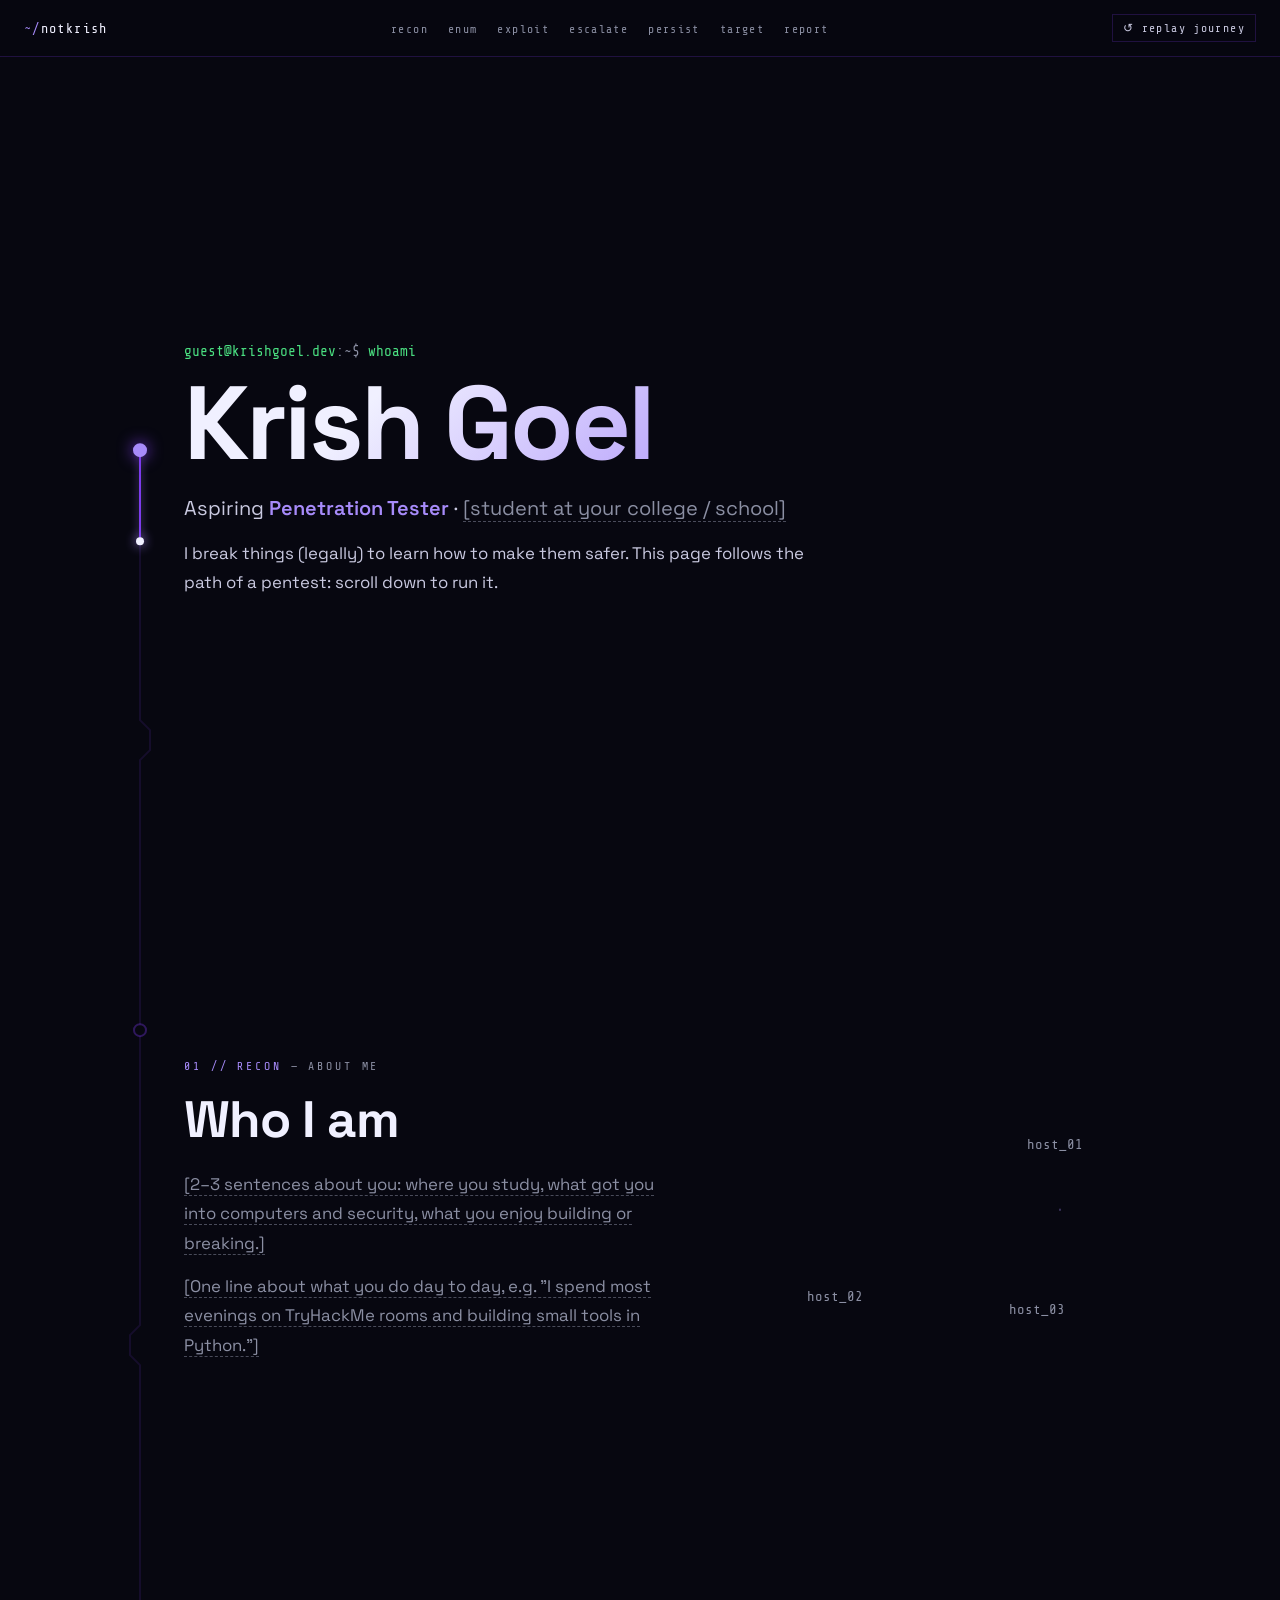
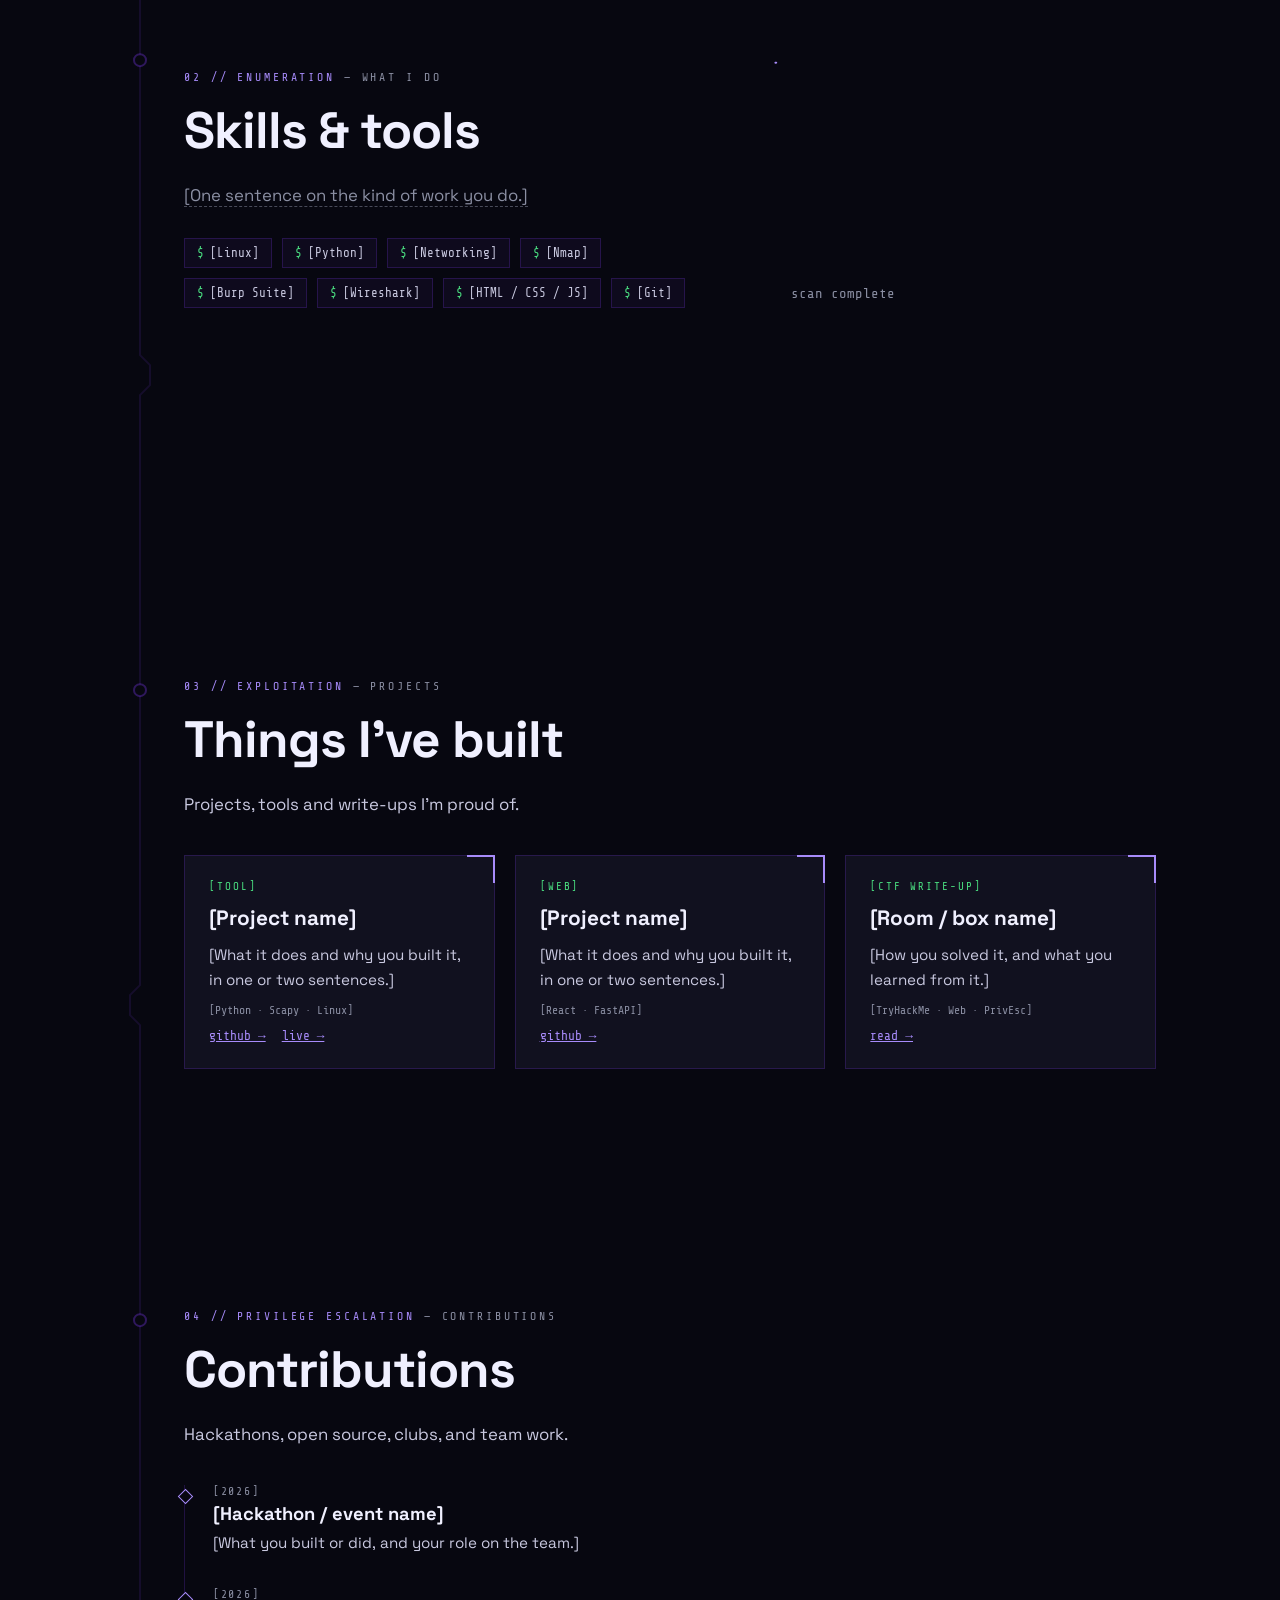
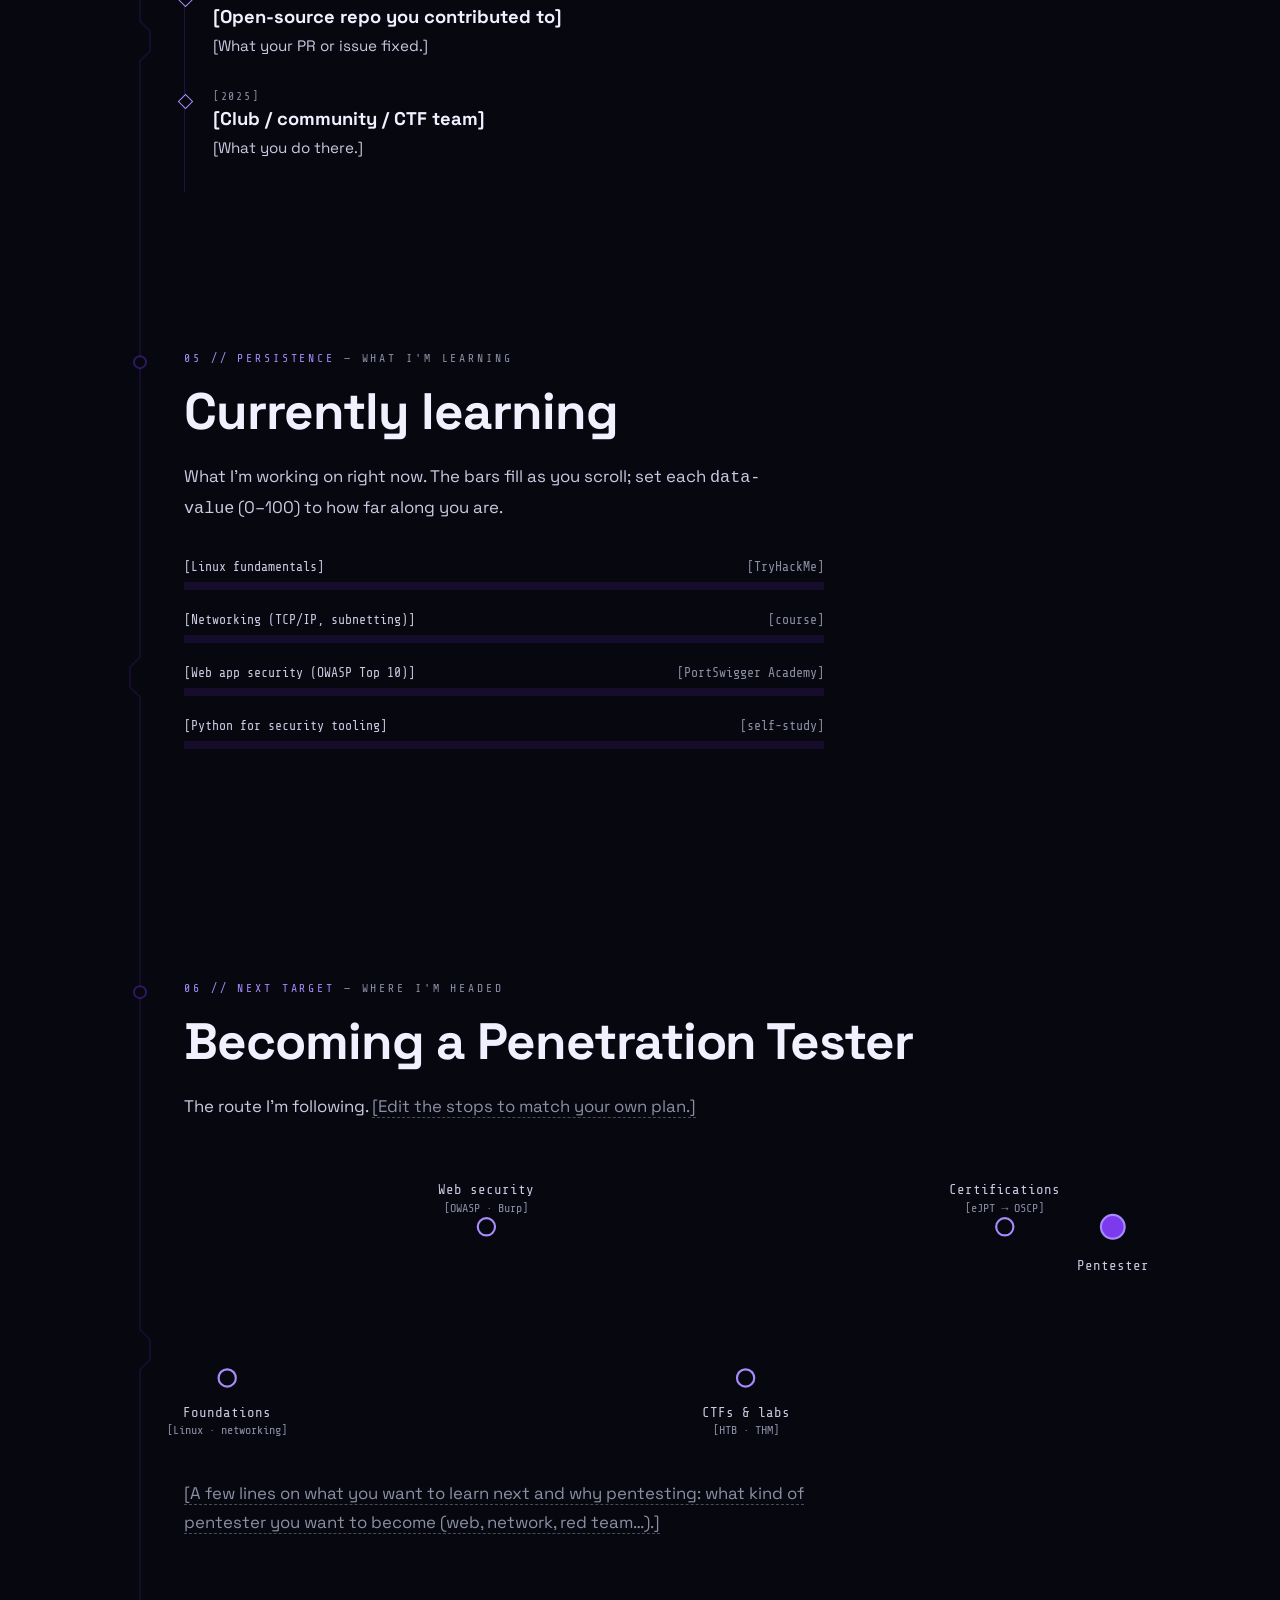
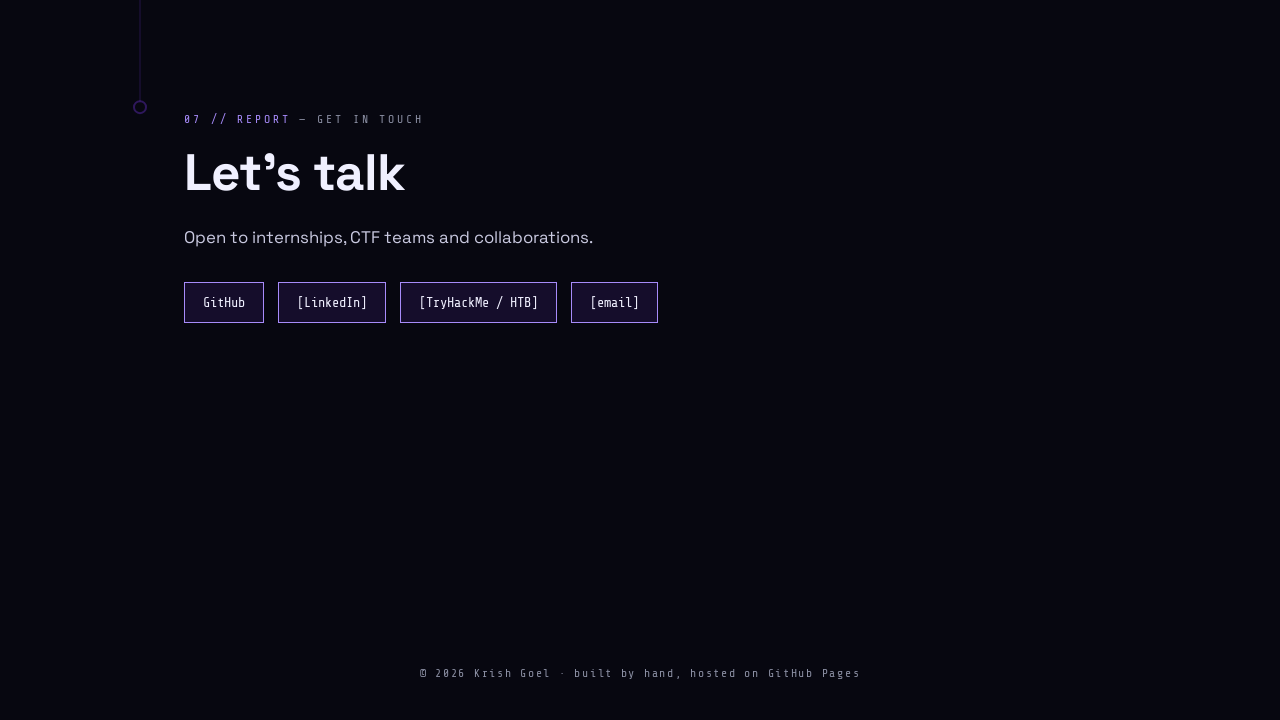
==== dashboard.html @ 4e3d5d10 "Cinematic 3D portfolio journey and dashboard - Six-chapter scroll-driven Three.js journey: circuit c" ====
<!DOCTYPE html>
<html lang="en">
<head>
<meta charset="UTF-8">
<meta name="viewport" content="width=device-width, initial-scale=1.0">
<title>Krish Goel — Dashboard</title>
<meta name="description" content="Krish Goel — aspiring penetration tester. Projects, contributions, and what I'm learning.">
<style>
  @import url('https://fonts.googleapis.com/css2?family=Share+Tech+Mono&family=Space+Grotesk:wght@400;500;600;700&display=swap');

  :root{
    --black:#070710;
    --deep:#0d0d1a;
    --card:#11111f;
    --line:rgba(124,58,237,0.22);
    --purple:#7c3aed;
    --purple-light:#a78bfa;
    --green:#4ade80;
    --white:#f0f0ff;
    --text:#c9c9e0;
    --muted:#8b8fa3;
    --mono:'Share Tech Mono', monospace;
    --display:'Space Grotesk', sans-serif;
  }

  *{ margin:0; padding:0; box-sizing:border-box; }
  html{ scroll-behavior:smooth; }

  body{
    background:var(--black);
    color:var(--white);
    font-family:var(--mono);
    overflow-x:hidden;
  }

  a{ color:var(--purple-light); }

  /* ===== NAV ===== */
  .nav{
    position: fixed;
    top: 0; left: 0; right: 0;
    z-index: 20;
    display:flex;
    justify-content: space-between;
    align-items:center;
    padding: 14px 24px;
    background: rgba(7,7,16,0.82);
    backdrop-filter: blur(8px);
    border-bottom: 1px solid var(--line);
  }
  .nav .journey{ color: var(--text); text-decoration:none; font-size:0.72rem; letter-spacing:0.12em; border:1px solid var(--line); padding:6px 10px; }
  .nav .journey:hover{ color: var(--white); border-color: var(--purple-light); }
  .nav .brand{ color: var(--white); text-decoration:none; letter-spacing:0.1em; font-size:0.85rem; }
  .nav .brand span{ color: var(--purple-light); }
  .nav ul{ list-style:none; display:flex; gap: 20px; }
  .nav ul a{ color: var(--muted); text-decoration:none; font-size: 0.72rem; letter-spacing:0.12em; }
  .nav ul a:hover, .nav ul a.active{ color: var(--purple-light); }

  /* ===== MAIN ===== */
  main{
    position: relative;
    z-index: 2;
    background: var(--black);
  }

  .wrap{
    position: relative;
    max-width: 1080px;
    margin: 0 auto;
    padding: 0 24px 0 84px;
  }

  /* the attack-path spine */
  .spine{
    position:absolute;
    top:0; left:0;
    width: 100%;
    height: 100%;
    pointer-events:none;
    overflow: visible;
  }
  .spine .track{ stroke: rgba(124,58,237,0.12); stroke-width: 2; fill:none; }
  .spine .trace{
    stroke: url(#traceGrad);
    stroke-width: 2;
    fill:none;
    filter: drop-shadow(0 0 4px rgba(167,139,250,0.7));
  }
  .spine .node{ fill: var(--black); stroke: rgba(124,58,237,0.35); stroke-width: 2; transition: all 0.4s ease; }
  .spine .node.lit{ fill: var(--purple-light); stroke: var(--purple-light); filter: drop-shadow(0 0 8px var(--purple)); }
  .spine .packet{ fill: var(--white); filter: drop-shadow(0 0 6px var(--purple-light)); }

  section{
    padding: 120px 0 40px;
    min-height: 70vh;
  }

  .phase{
    font-size: 0.72rem;
    letter-spacing: 0.25em;
    color: var(--purple-light);
    text-transform: uppercase;
    margin-bottom: 14px;
  }
  .phase b{ color: var(--muted); font-weight: normal; }

  h2{
    font-family: var(--display);
    font-size: clamp(2rem, 5vw, 3.2rem);
    font-weight: 700;
    letter-spacing: -0.02em;
    margin-bottom: 18px;
  }

  .lead{
    font-family: var(--display);
    color: var(--text);
    font-size: 1.05rem;
    line-height: 1.75;
    max-width: 620px;
  }

  .split{
    display:grid;
    grid-template-columns: 1.2fr 1fr;
    gap: 48px;
    align-items:center;
  }

  .art{ width:100%; max-width: 380px; justify-self:center; overflow: visible; }
  .art .d{ fill:none; stroke: var(--purple-light); stroke-width: 1.5; stroke-linecap: round; stroke-linejoin: round; }
  .art .d.dim{ stroke: rgba(167,139,250,0.35); }
  .art .d.g{ stroke: var(--green); }
  .art text{ font-family: var(--mono); fill: var(--muted); font-size: 11px; }

  .ph{ color: var(--muted); border-bottom: 1px dashed rgba(139,143,163,0.5); }

  /* hero */
  .hero{ min-height: 100vh; display:flex; align-items:center; padding-top: 80px; }
  .hero h1{
    font-family: var(--display);
    font-size: clamp(3rem, 10vw, 6.5rem);
    font-weight: 700;
    letter-spacing: -0.03em;
    line-height: 1;
    background: linear-gradient(135deg, var(--white) 30%, var(--purple-light));
    -webkit-background-clip: text;
    background-clip: text;
    color: transparent;
    margin: 12px 0 20px;
  }
  .prompt{ color: var(--green); font-size: 0.9rem; }
  .prompt span{ color: var(--muted); }
  .role{ font-family: var(--display); font-size: 1.25rem; color: var(--text); }
  .role strong{ color: var(--purple-light); font-weight:600; }

  /* chips */
  .chips{ display:flex; flex-wrap:wrap; gap: 10px; margin-top: 28px; }
  .chip{
    font-size: 0.78rem;
    padding: 7px 12px;
    border: 1px solid var(--line);
    background: rgba(124,58,237,0.06);
    color: var(--text);
  }
  .chip i{ font-style:normal; color: var(--green); margin-right:6px; }

  /* project cards */
  .cards{
    display:grid;
    grid-template-columns: repeat(auto-fill, minmax(280px, 1fr));
    gap: 20px;
    margin-top: 36px;
  }
  .card{
    position:relative;
    background: var(--card);
    border: 1px solid var(--line);
    padding: 24px;
    display:flex;
    flex-direction:column;
    gap: 12px;
    transition: border-color 0.3s ease, transform 0.3s ease;
  }
  .card:hover{ border-color: var(--purple-light); transform: translateY(-3px); }
  .card .tag{ font-size: 0.68rem; letter-spacing: 0.18em; color: var(--green); }
  .card h3{ font-family: var(--display); font-size: 1.3rem; }
  .card p{ font-family: var(--display); color: var(--text); font-size: 0.95rem; line-height: 1.6; flex:1; }
  .card .stack{ font-size: 0.72rem; color: var(--muted); }
  .card .links{ display:flex; gap: 16px; font-size: 0.8rem; }
  .card .corner{ position:absolute; top:-1px; right:-1px; width:28px; height:28px; }

  /* timeline */
  .timeline{ list-style:none; margin-top: 36px; border-left: 1px solid var(--line); }
  .timeline li{ position:relative; padding: 0 0 32px 28px; }
  .timeline li::before{
    content:''; position:absolute; left:-5px; top:6px;
    width:9px; height:9px; background: var(--black); border:1px solid var(--purple-light);
    transform: rotate(45deg);
  }
  .timeline .when{ font-size: 0.72rem; letter-spacing:0.15em; color: var(--muted); }
  .timeline h3{ font-family: var(--display); font-size: 1.15rem; margin: 4px 0 6px; }
  .timeline p{ font-family: var(--display); color: var(--text); line-height:1.6; font-size: 0.95rem; max-width: 600px; }

  /* learning bars */
  .bars{ margin-top: 36px; display:grid; gap: 22px; max-width: 640px; }
  .bar-head{ display:flex; justify-content:space-between; font-size: 0.82rem; margin-bottom: 8px; color: var(--text); }
  .bar-head span:last-child{ color: var(--muted); }
  .bar svg{ width:100%; height: 8px; display:block; }
  .bar .bg{ fill: rgba(124,58,237,0.12); }
  .bar .fg{ fill: url(#barGrad); }

  /* roadmap */
  .roadmap{ width:100%; margin-top: 40px; overflow:visible; }
  .roadmap .d{ fill:none; stroke: var(--purple-light); stroke-width: 2; stroke-linecap:round; }
  .roadmap .d.dim{ stroke: rgba(124,58,237,0.18); }
  .roadmap .stop{ fill: var(--black); stroke: var(--purple-light); stroke-width: 2; }
  .roadmap .stop.goal{ fill: var(--purple); }
  .roadmap text{ font-family: var(--mono); font-size: 13px; fill: var(--text); }
  .roadmap text.sub{ font-size: 11px; fill: var(--muted); }
  .roadmap-mobile{ display:none; }

  /* contact */
  .contact-links{ display:flex; flex-wrap:wrap; gap: 14px; margin-top: 30px; }
  .btn{
    font-family: var(--mono);
    font-size: 0.85rem;
    color: var(--white);
    text-decoration:none;
    padding: 12px 18px;
    border: 1px solid var(--purple-light);
    background: rgba(124,58,237,0.12);
    transition: background 0.3s ease;
  }
  .btn:hover{ background: rgba(124,58,237,0.3); }

  footer{
    text-align:center;
    padding: 60px 24px 40px;
    font-size: 0.72rem;
    letter-spacing: 0.15em;
    color: var(--muted);
  }

  /* reveal on scroll */
  .reveal{ opacity:0; transform: translateY(24px); transition: opacity 0.7s ease, transform 0.7s ease; }
  .reveal.in{ opacity:1; transform:none; }

  @media (max-width: 860px){
    .split{ grid-template-columns: 1fr; gap: 32px; }
    .art{ max-width: 300px; justify-self:start; }
    .nav ul{ display:none; }
  }

  @media (max-width: 640px){
    .icon-grid{ inset: 12% 6% 12% 6%; }
    .icon{ width: 52px; }
    .icon-box{ width: 40px; height: 40px; }
    .wrap{ padding: 0 16px 0 44px; }
    section{ padding-top: 90px; }
    .cards{ grid-template-columns: 1fr; }
    .roadmap{ display:none; }
    .roadmap-mobile{ display:block; }
  }

  @media (prefers-reduced-motion: reduce){
    html{ scroll-behavior:auto; }
    .reveal{ opacity:1; transform:none; transition:none; }
  }
</style>
</head>
<body>

<!-- ===================== NAV ===================== -->
<nav class="nav">
  <a class="brand" href="#whoami"><span>~/</span>notkrish</a>
  <ul>
    <li><a href="#about">recon</a></li>
    <li><a href="#skills">enum</a></li>
    <li><a href="#projects">exploit</a></li>
    <li><a href="#contributions">escalate</a></li>
    <li><a href="#learning">persist</a></li>
    <li><a href="#goal">target</a></li>
    <li><a href="#contact">report</a></li>
  </ul>
  <a class="journey" href="index.html">&#8634; replay journey</a>
</nav>

<!-- ===================== MAIN ===================== -->
<!--
  HOW TO EDIT
  Anything with class="ph" or in [square brackets] is placeholder text, so replace it with your own.
  To add a project / contribution / skill, copy one existing block and change the text.
-->
<main id="main">
  <div class="wrap" id="wrap">

    <!-- the scroll-drawn attack path (built by JS) -->
    <svg class="spine" id="spine" aria-hidden="true">
      <defs>
        <linearGradient id="traceGrad" x1="0" y1="0" x2="0" y2="1">
          <stop offset="0" stop-color="#7c3aed"/>
          <stop offset="1" stop-color="#a78bfa"/>
        </linearGradient>
      </defs>
      <path class="track" id="spineTrack"/>
      <path class="trace" id="spineTrace"/>
      <g id="spineNodes"></g>
      <circle class="packet" id="packet" r="4"/>
    </svg>

    <!-- ===== HERO ===== -->
    <section class="hero" id="whoami" data-node>
      <div>
        <div class="prompt">guest@krishgoel.dev<span>:~$</span> whoami</div>
        <h1>Krish Goel</h1>
        <p class="role">Aspiring <strong>Penetration Tester</strong> · <span class="ph">[student at your college / school]</span></p>
        <p class="lead" style="margin-top:18px">I break things (legally) to learn how to make them safer. This page follows the path of a pentest: scroll down to run it.</p>
      </div>
    </section>

    <!-- ===== 01 ABOUT / RECON ===== -->
    <section id="about" data-node>
      <div class="split">
        <div class="reveal">
          <div class="phase">01 // recon <b>— about me</b></div>
          <h2>Who I am</h2>
          <p class="lead"><span class="ph">[2–3 sentences about you: where you study, what got you into computers and security, what you enjoy building or breaking.]</span></p>
          <p class="lead" style="margin-top:14px"><span class="ph">[One line about what you do day to day, e.g. "I spend most evenings on TryHackMe rooms and building small tools in Python."]</span></p>
        </div>
        <!-- radar -->
        <svg class="art" viewBox="0 0 300 300" data-draw>
          <circle class="d dim" cx="150" cy="150" r="130"/>
          <circle class="d dim" cx="150" cy="150" r="90"/>
          <circle class="d dim" cx="150" cy="150" r="50"/>
          <path class="d dim" d="M20 150 H280 M150 20 V280"/>
          <path class="d" d="M150 150 L242 58"/>
          <path class="d" d="M242 58 A130 130 0 0 1 280 150"/>
          <circle class="d g" cx="205" cy="105" r="5"/>
          <circle class="d g" cx="95" cy="200" r="5"/>
          <circle class="d g" cx="190" cy="215" r="5"/>
          <text x="214" y="102">host_01</text>
          <text x="40" y="222">host_02</text>
          <text x="200" y="232">host_03</text>
        </svg>
      </div>
    </section>

    <!-- ===== 02 SKILLS / ENUMERATION ===== -->
    <section id="skills" data-node>
      <div class="split">
        <div class="reveal">
          <div class="phase">02 // enumeration <b>— what I do</b></div>
          <h2>Skills &amp; tools</h2>
          <p class="lead"><span class="ph">[One sentence on the kind of work you do.]</span></p>
          <div class="chips">
            <!-- copy a chip to add more -->
            <span class="chip"><i>$</i>[Linux]</span>
            <span class="chip"><i>$</i>[Python]</span>
            <span class="chip"><i>$</i>[Networking]</span>
            <span class="chip"><i>$</i>[Nmap]</span>
            <span class="chip"><i>$</i>[Burp Suite]</span>
            <span class="chip"><i>$</i>[Wireshark]</span>
            <span class="chip"><i>$</i>[HTML / CSS / JS]</span>
            <span class="chip"><i>$</i>[Git]</span>
          </div>
        </div>
        <!-- terminal scan -->
        <svg class="art" viewBox="0 0 300 220" data-draw>
          <rect class="d" x="10" y="10" width="280" height="200" rx="6"/>
          <path class="d dim" d="M10 36 H290"/>
          <circle class="d dim" cx="26" cy="23" r="4"/>
          <circle class="d dim" cx="40" cy="23" r="4"/>
          <circle class="d dim" cx="54" cy="23" r="4"/>
          <path class="d g" d="M28 62 l8 6 l-8 6"/>
          <path class="d" d="M46 74 H150"/>
          <path class="d dim" d="M28 98 H120 M140 98 H200"/>
          <path class="d dim" d="M28 118 H100 M140 118 H230"/>
          <path class="d dim" d="M28 138 H110 M140 138 H180"/>
          <path class="d g" d="M28 166 H260"/>
          <text x="28" y="196">scan complete</text>
        </svg>
      </div>
    </section>

    <!-- ===== 03 PROJECTS / EXPLOITATION ===== -->
    <section id="projects" data-node>
      <div class="reveal">
        <div class="phase">03 // exploitation <b>— projects</b></div>
        <h2>Things I've built</h2>
        <p class="lead">Projects, tools and write-ups I'm proud of.</p>
      </div>
      <div class="cards">
        <!-- ===== copy this whole <article> block to add a project ===== -->
        <article class="card reveal">
          <svg class="corner" viewBox="0 0 28 28"><path d="M0 1 H27 V28" fill="none" stroke="#a78bfa" stroke-width="2"/></svg>
          <div class="tag">[TOOL]</div>
          <h3>[Project name]</h3>
          <p>[What it does and why you built it, in one or two sentences.]</p>
          <div class="stack">[Python · Scapy · Linux]</div>
          <div class="links"><a href="#">github &rarr;</a><a href="#">live &rarr;</a></div>
        </article>
        <article class="card reveal">
          <svg class="corner" viewBox="0 0 28 28"><path d="M0 1 H27 V28" fill="none" stroke="#a78bfa" stroke-width="2"/></svg>
          <div class="tag">[WEB]</div>
          <h3>[Project name]</h3>
          <p>[What it does and why you built it, in one or two sentences.]</p>
          <div class="stack">[React · FastAPI]</div>
          <div class="links"><a href="#">github &rarr;</a></div>
        </article>
        <article class="card reveal">
          <svg class="corner" viewBox="0 0 28 28"><path d="M0 1 H27 V28" fill="none" stroke="#a78bfa" stroke-width="2"/></svg>
          <div class="tag">[CTF WRITE-UP]</div>
          <h3>[Room / box name]</h3>
          <p>[How you solved it, and what you learned from it.]</p>
          <div class="stack">[TryHackMe · Web · PrivEsc]</div>
          <div class="links"><a href="#">read &rarr;</a></div>
        </article>
      </div>
    </section>

    <!-- ===== 04 CONTRIBUTIONS / PRIV-ESC ===== -->
    <section id="contributions" data-node>
      <div class="reveal">
        <div class="phase">04 // privilege escalation <b>— contributions</b></div>
        <h2>Contributions</h2>
        <p class="lead">Hackathons, open source, clubs, and team work.</p>
      </div>
      <ul class="timeline">
        <!-- copy an <li> to add more -->
        <li class="reveal">
          <div class="when">[2026]</div>
          <h3>[Hackathon / event name]</h3>
          <p>[What you built or did, and your role on the team.]</p>
        </li>
        <li class="reveal">
          <div class="when">[2026]</div>
          <h3>[Open-source repo you contributed to]</h3>
          <p>[What your PR or issue fixed.]</p>
        </li>
        <li class="reveal">
          <div class="when">[2025]</div>
          <h3>[Club / community / CTF team]</h3>
          <p>[What you do there.]</p>
        </li>
      </ul>
    </section>

    <!-- ===== 05 LEARNING / PERSISTENCE ===== -->
    <section id="learning" data-node>
      <div class="reveal">
        <div class="phase">05 // persistence <b>— what I'm learning</b></div>
        <h2>Currently learning</h2>
        <p class="lead">What I'm working on right now. The bars fill as you scroll; set each <code>data-value</code> (0–100) to how far along you are.</p>
      </div>
      <div class="bars">
        <!-- copy a .bar-item to add more -->
        <div class="bar-item reveal">
          <div class="bar-head"><span>[Linux fundamentals]</span><span>[TryHackMe]</span></div>
          <div class="bar" data-value="70"><svg viewBox="0 0 100 2" preserveAspectRatio="none"><rect class="bg" width="100" height="2"/><rect class="fg" width="0" height="2"/></svg></div>
        </div>
        <div class="bar-item reveal">
          <div class="bar-head"><span>[Networking (TCP/IP, subnetting)]</span><span>[course]</span></div>
          <div class="bar" data-value="50"><svg viewBox="0 0 100 2" preserveAspectRatio="none"><rect class="bg" width="100" height="2"/><rect class="fg" width="0" height="2"/></svg></div>
        </div>
        <div class="bar-item reveal">
          <div class="bar-head"><span>[Web app security (OWASP Top 10)]</span><span>[PortSwigger Academy]</span></div>
          <div class="bar" data-value="30"><svg viewBox="0 0 100 2" preserveAspectRatio="none"><rect class="bg" width="100" height="2"/><rect class="fg" width="0" height="2"/></svg></div>
        </div>
        <div class="bar-item reveal">
          <div class="bar-head"><span>[Python for security tooling]</span><span>[self-study]</span></div>
          <div class="bar" data-value="40"><svg viewBox="0 0 100 2" preserveAspectRatio="none"><rect class="bg" width="100" height="2"/><rect class="fg" width="0" height="2"/></svg></div>
        </div>
      </div>
      <svg width="0" height="0" style="position:absolute"><defs><linearGradient id="barGrad" x1="0" x2="1"><stop offset="0" stop-color="#7c3aed"/><stop offset="1" stop-color="#a78bfa"/></linearGradient></defs></svg>
    </section>

    <!-- ===== 06 GOAL / NEXT TARGET ===== -->
    <section id="goal" data-node>
      <div class="reveal">
        <div class="phase">06 // next target <b>— where I'm headed</b></div>
        <h2>Becoming a Penetration Tester</h2>
        <p class="lead">The route I'm following. <span class="ph">[Edit the stops to match your own plan.]</span></p>
      </div>

      <!-- desktop roadmap -->
      <svg class="roadmap" viewBox="0 0 900 260" data-draw>
        <path class="d dim" d="M40 200 C 160 200, 160 60, 280 60 S 400 200, 520 200 S 640 60, 760 60 L 860 60"/>
        <path class="d" d="M40 200 C 160 200, 160 60, 280 60 S 400 200, 520 200 S 640 60, 760 60 L 860 60"/>
        <circle class="stop" cx="40" cy="200" r="8"/>
        <circle class="stop" cx="280" cy="60" r="8"/>
        <circle class="stop" cx="520" cy="200" r="8"/>
        <circle class="stop" cx="760" cy="60" r="8"/>
        <circle class="stop goal" cx="860" cy="60" r="11"/>
        <text x="40" y="236" text-anchor="middle">Foundations</text>
        <text x="40" y="252" text-anchor="middle" class="sub">[Linux · networking]</text>
        <text x="280" y="30" text-anchor="middle">Web security</text>
        <text x="280" y="46" text-anchor="middle" class="sub">[OWASP · Burp]</text>
        <text x="520" y="236" text-anchor="middle">CTFs &amp; labs</text>
        <text x="520" y="252" text-anchor="middle" class="sub">[HTB · THM]</text>
        <text x="760" y="30" text-anchor="middle">Certifications</text>
        <text x="760" y="46" text-anchor="middle" class="sub">[eJPT → OSCP]</text>
        <text x="860" y="100" text-anchor="middle" fill="#a78bfa">Pentester</text>
      </svg>

      <!-- mobile roadmap -->
      <ul class="timeline roadmap-mobile">
        <li class="reveal"><div class="when">STOP 1</div><h3>Foundations</h3><p>[Linux · networking]</p></li>
        <li class="reveal"><div class="when">STOP 2</div><h3>Web security</h3><p>[OWASP · Burp]</p></li>
        <li class="reveal"><div class="when">STOP 3</div><h3>CTFs &amp; labs</h3><p>[HTB · THM]</p></li>
        <li class="reveal"><div class="when">STOP 4</div><h3>Certifications</h3><p>[eJPT → OSCP]</p></li>
        <li class="reveal"><div class="when">TARGET</div><h3>Penetration Tester</h3></li>
      </ul>

      <p class="lead reveal" style="margin-top:32px"><span class="ph">[A few lines on what you want to learn next and why pentesting: what kind of pentester you want to become (web, network, red team…).]</span></p>
    </section>

    <!-- ===== 07 CONTACT / REPORT ===== -->
    <section id="contact" data-node>
      <div class="split">
        <div class="reveal">
          <div class="phase">07 // report <b>— get in touch</b></div>
          <h2>Let's talk</h2>
          <p class="lead">Open to internships, CTF teams and collaborations.</p>
          <div class="contact-links">
            <a class="btn" href="https://github.com/notKrish96">GitHub</a>
            <a class="btn" href="#">[LinkedIn]</a>
            <a class="btn" href="#">[TryHackMe / HTB]</a>
            <a class="btn" href="#">[email]</a>
          </div>
        </div>
        <!-- padlock -->
        <svg class="art" viewBox="0 0 200 220" data-draw style="max-width:220px">
          <path class="d" d="M60 100 V70 a40 40 0 0 1 80 0 V100"/>
          <rect class="d" x="35" y="100" width="130" height="100" rx="8"/>
          <circle class="d g" cx="100" cy="140" r="12"/>
          <path class="d g" d="M100 152 V176"/>
        </svg>
      </div>
    </section>

  </div>
  <footer>© <span id="year"></span> Krish Goel · built by hand, hosted on GitHub Pages</footer>
</main>

<script>
function clamp(v){ return Math.min(Math.max(v, 0), 1); }
document.getElementById('year').textContent = new Date().getFullYear();

/* ===================== SVG SCROLL ===================== */
const reduceMotion = window.matchMedia('(prefers-reduced-motion: reduce)').matches;
const wrap = document.getElementById('wrap');
const spine = document.getElementById('spine');
const spineTrack = document.getElementById('spineTrack');
const spineTrace = document.getElementById('spineTrace');
const spineNodes = document.getElementById('spineNodes');
const packet = document.getElementById('packet');
const sections = [...document.querySelectorAll('[data-node]')];
const navLinks = [...document.querySelectorAll('.nav ul a')];
let spineLen = 0;
let nodeYs = [];

// build the attack path: a vertical trace with a small circuit jog before each node
function buildSpine(){
  const x = window.innerWidth <= 640 ? 18 : 40;
  const h = wrap.offsetHeight;
  spine.setAttribute('viewBox', `0 0 ${wrap.offsetWidth} ${h}`);
  nodeYs = sections.map(s => s.offsetTop + (s.classList.contains('hero') ? s.offsetHeight/2 : 130));

  let d = `M${x} ${nodeYs[0]}`;
  for(let i = 1; i < nodeYs.length; i++){
    const y = nodeYs[i];
    const mid = (nodeYs[i-1] + y) / 2;
    const jog = (i % 2 ? 10 : -10);
    d += ` V${mid - 20} L${x + jog} ${mid - 10} V${mid + 10} L${x} ${mid + 20} V${y}`;
  }
  spineTrack.setAttribute('d', d);
  spineTrace.setAttribute('d', d);
  spineLen = spineTrace.getTotalLength();
  spineTrace.style.strokeDasharray = spineLen;

  spineNodes.innerHTML = nodeYs.map(y => `<circle class="node" cx="${x}" cy="${y}" r="6"/>`).join('');
}

// each [data-draw] svg sketches itself in as it crosses the viewport
const drawSets = [...document.querySelectorAll('[data-draw]')].map(svg => {
  const els = [...svg.querySelectorAll('.d')].map(el => {
    const len = el.getTotalLength();
    el.style.strokeDasharray = len;
    el.style.strokeDashoffset = reduceMotion ? 0 : len;
    return { el, len };
  });
  return { svg, els };
});

const bars = [...document.querySelectorAll('.bar')];

function updateSvg(){
  const vh = window.innerHeight;
  const wrapTop = wrap.getBoundingClientRect().top + window.scrollY;

  // spine: the trace head follows a point 60% down the viewport
  const headY = window.scrollY + vh * 0.6 - wrapTop;
  let t = 0;
  if(nodeYs.length){
    t = clamp((headY - nodeYs[0]) / (nodeYs[nodeYs.length-1] - nodeYs[0]));
  }
  const drawn = reduceMotion ? spineLen : spineLen * t;
  spineTrace.style.strokeDashoffset = spineLen - drawn;
  const pt = spineTrace.getPointAtLength(Math.max(drawn, 0.01));
  packet.setAttribute('cx', pt.x);
  packet.setAttribute('cy', pt.y);
  packet.style.opacity = t > 0 && t < 1 ? 1 : 0;

  let active = -1;
  [...spineNodes.children].forEach((n, i) => {
    const lit = reduceMotion || headY >= nodeYs[i] - 1;
    n.classList.toggle('lit', lit);
    if(lit) active = i;
  });
  navLinks.forEach(a => a.classList.toggle('active', sections[active] && a.getAttribute('href') === '#' + sections[active].id));

  if(reduceMotion) return;

  drawSets.forEach(({ svg, els }) => {
    const r = svg.getBoundingClientRect();
    const p = clamp((vh - r.top) / (vh * 0.55 + r.height * 0.4));
    els.forEach(({ el, len }, i) => {
      // stagger: each stroke starts a little after the previous one
      const start = i / els.length * 0.5;
      const local = clamp((p - start) / 0.5);
      el.style.strokeDashoffset = len * (1 - local);
    });
  });

  bars.forEach(bar => {
    const r = bar.getBoundingClientRect();
    const p = clamp((vh * 0.9 - r.top) / (vh * 0.35));
    bar.querySelector('.fg').setAttribute('width', (+bar.dataset.value || 0) * p);
  });
}

if(reduceMotion){
  bars.forEach(bar => bar.querySelector('.fg').setAttribute('width', +bar.dataset.value || 0));
}

const io = new IntersectionObserver(entries => {
  entries.forEach(e => { if(e.isIntersecting){ e.target.classList.add('in'); io.unobserve(e.target); } });
}, { threshold: 0.15 });
document.querySelectorAll('.reveal').forEach(el => io.observe(el));

let ticking = false;
function onScroll(){
  if(ticking) return;
  ticking = true;
  requestAnimationFrame(() => { updateSvg(); ticking = false; });
}

window.addEventListener('scroll', onScroll, { passive: true });
window.addEventListener('resize', () => { buildSpine(); onScroll(); });
window.addEventListener('load', () => { buildSpine(); onScroll(); });
document.fonts && document.fonts.ready.then(() => { buildSpine(); onScroll(); });
buildSpine();
updateSvg();
</script>

</body>
</html>
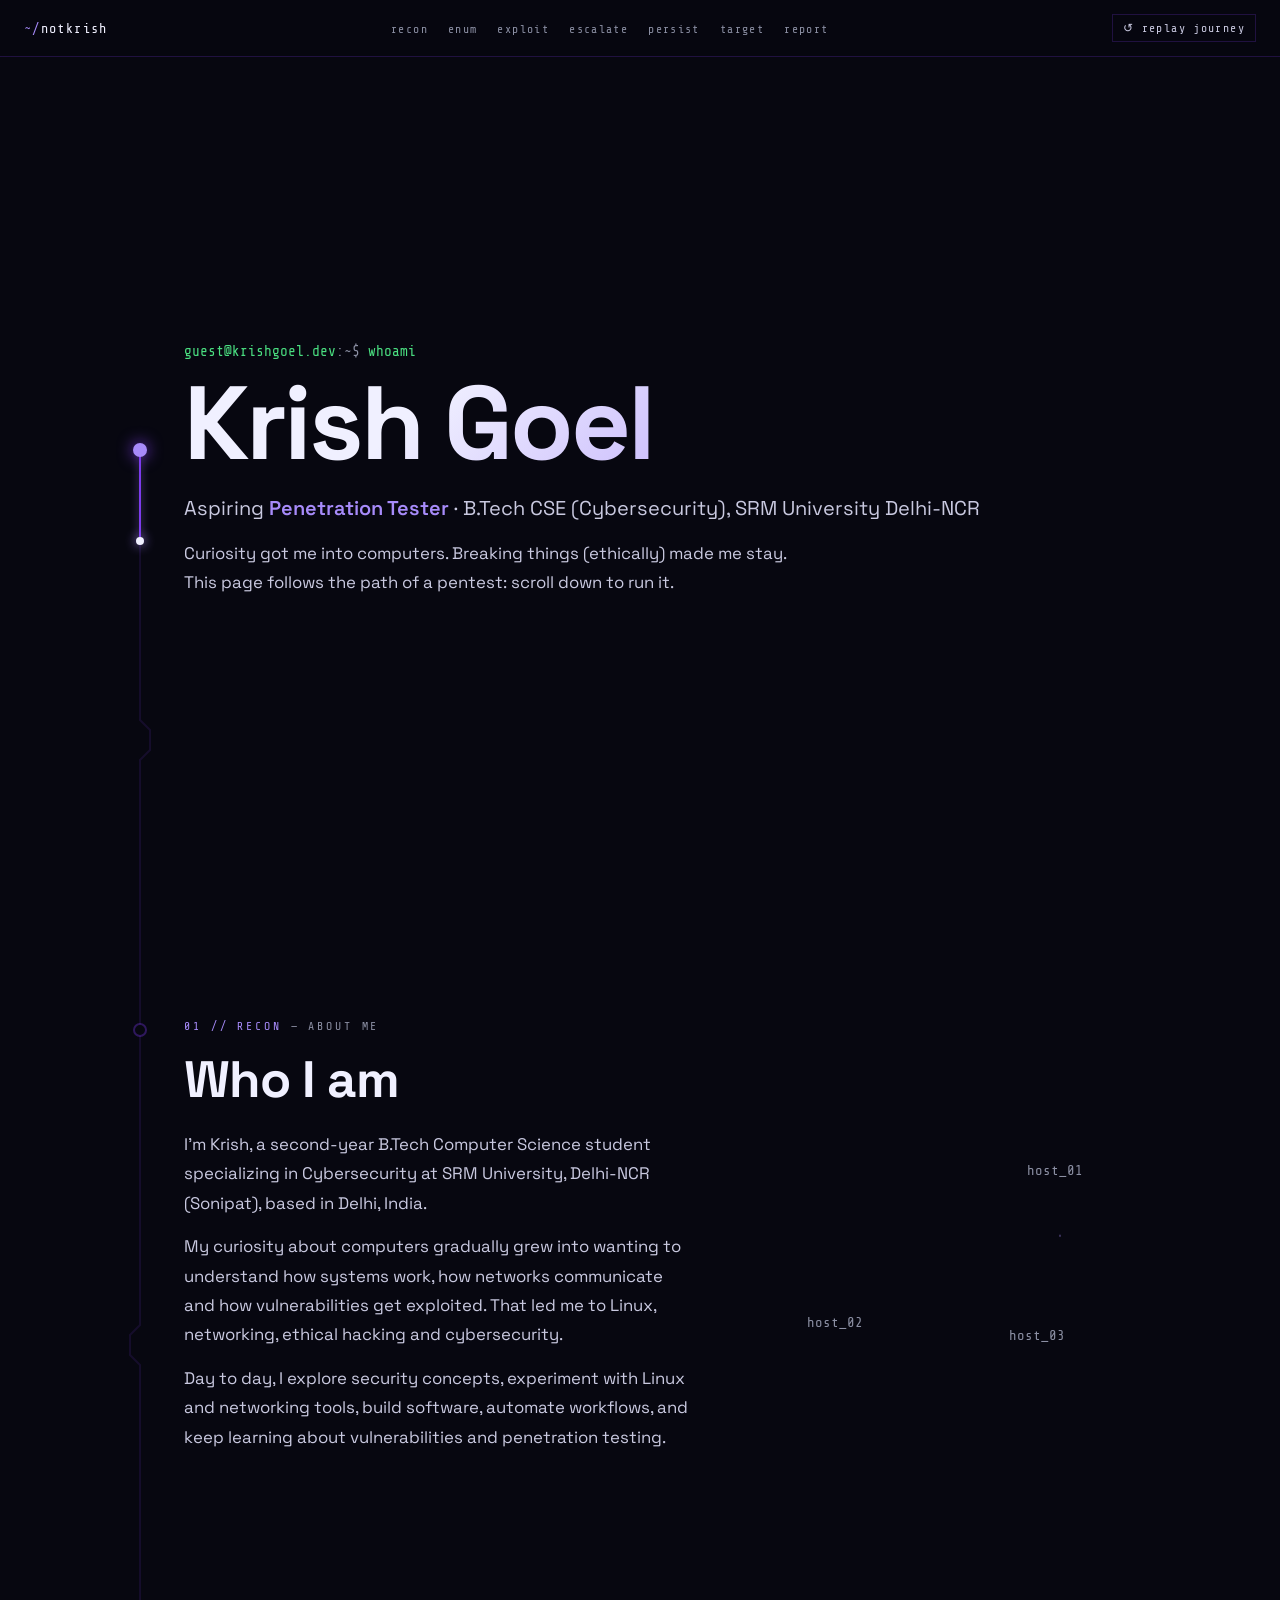
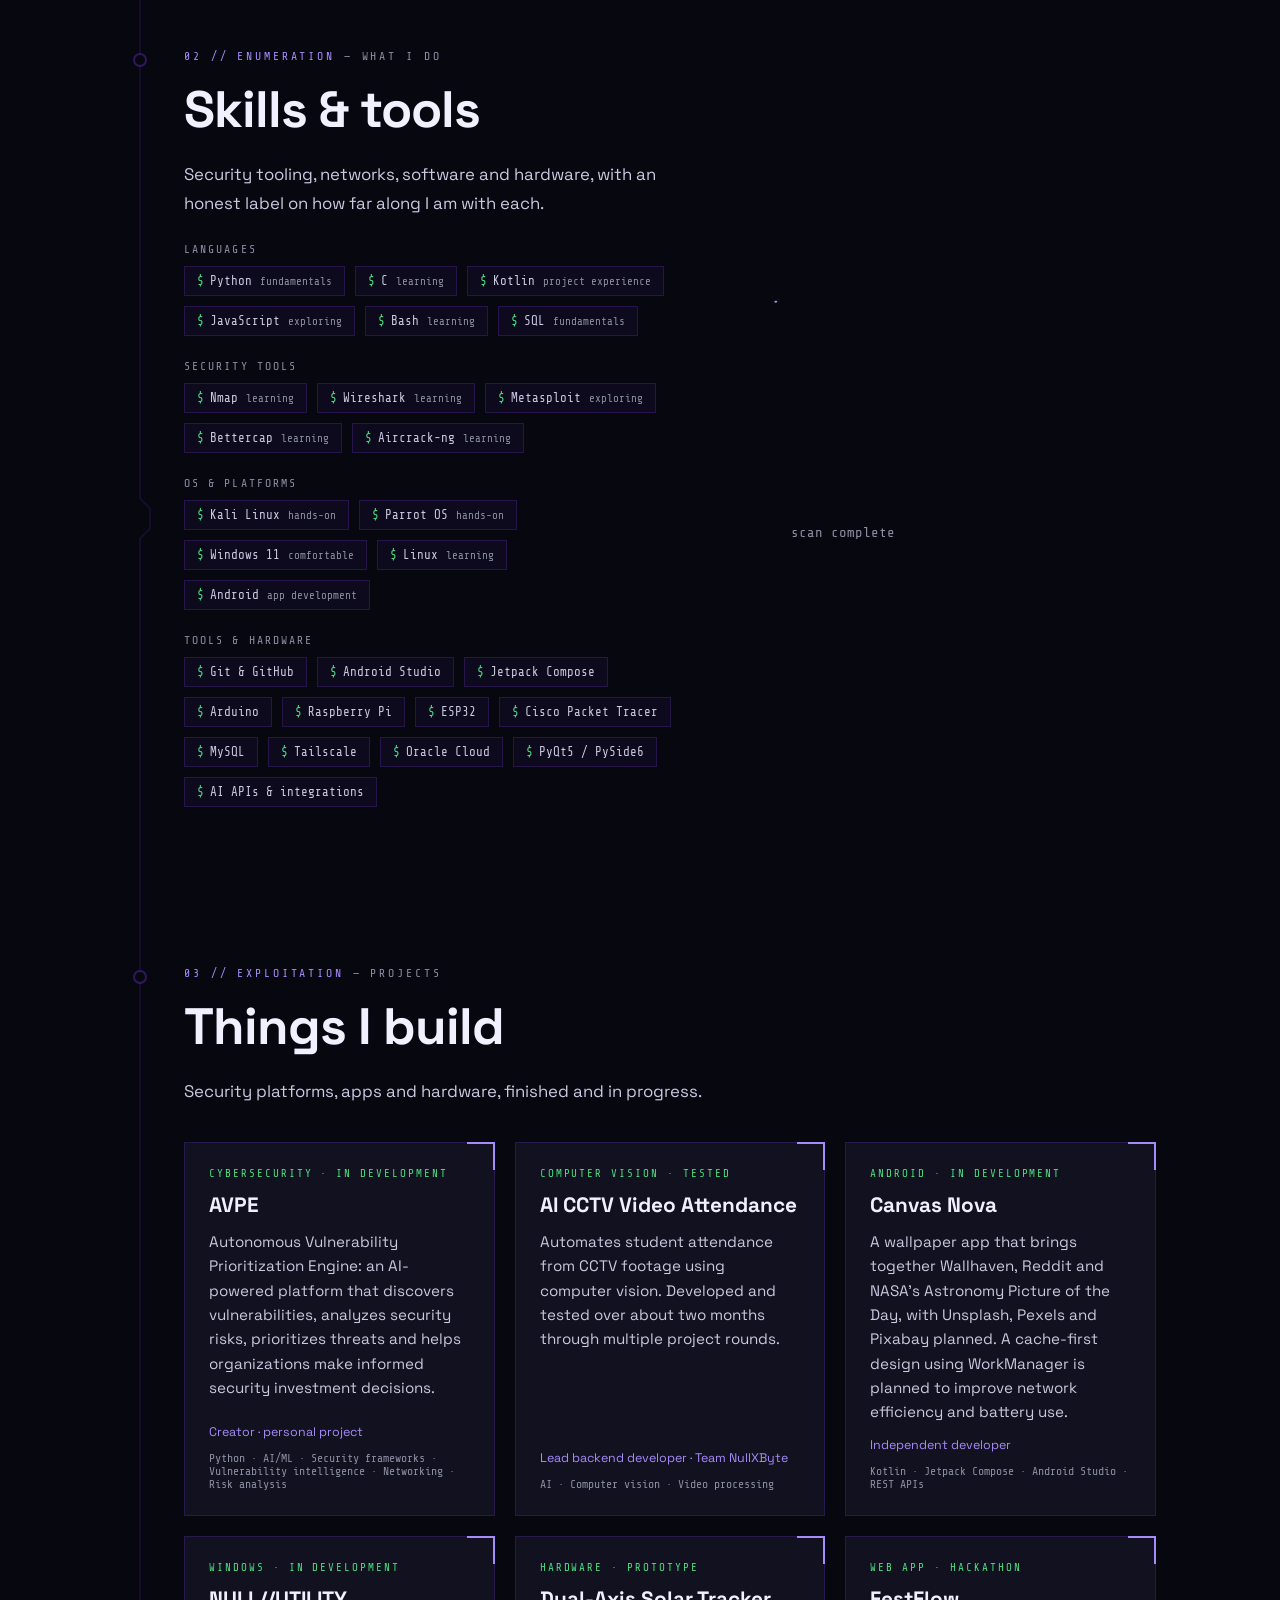
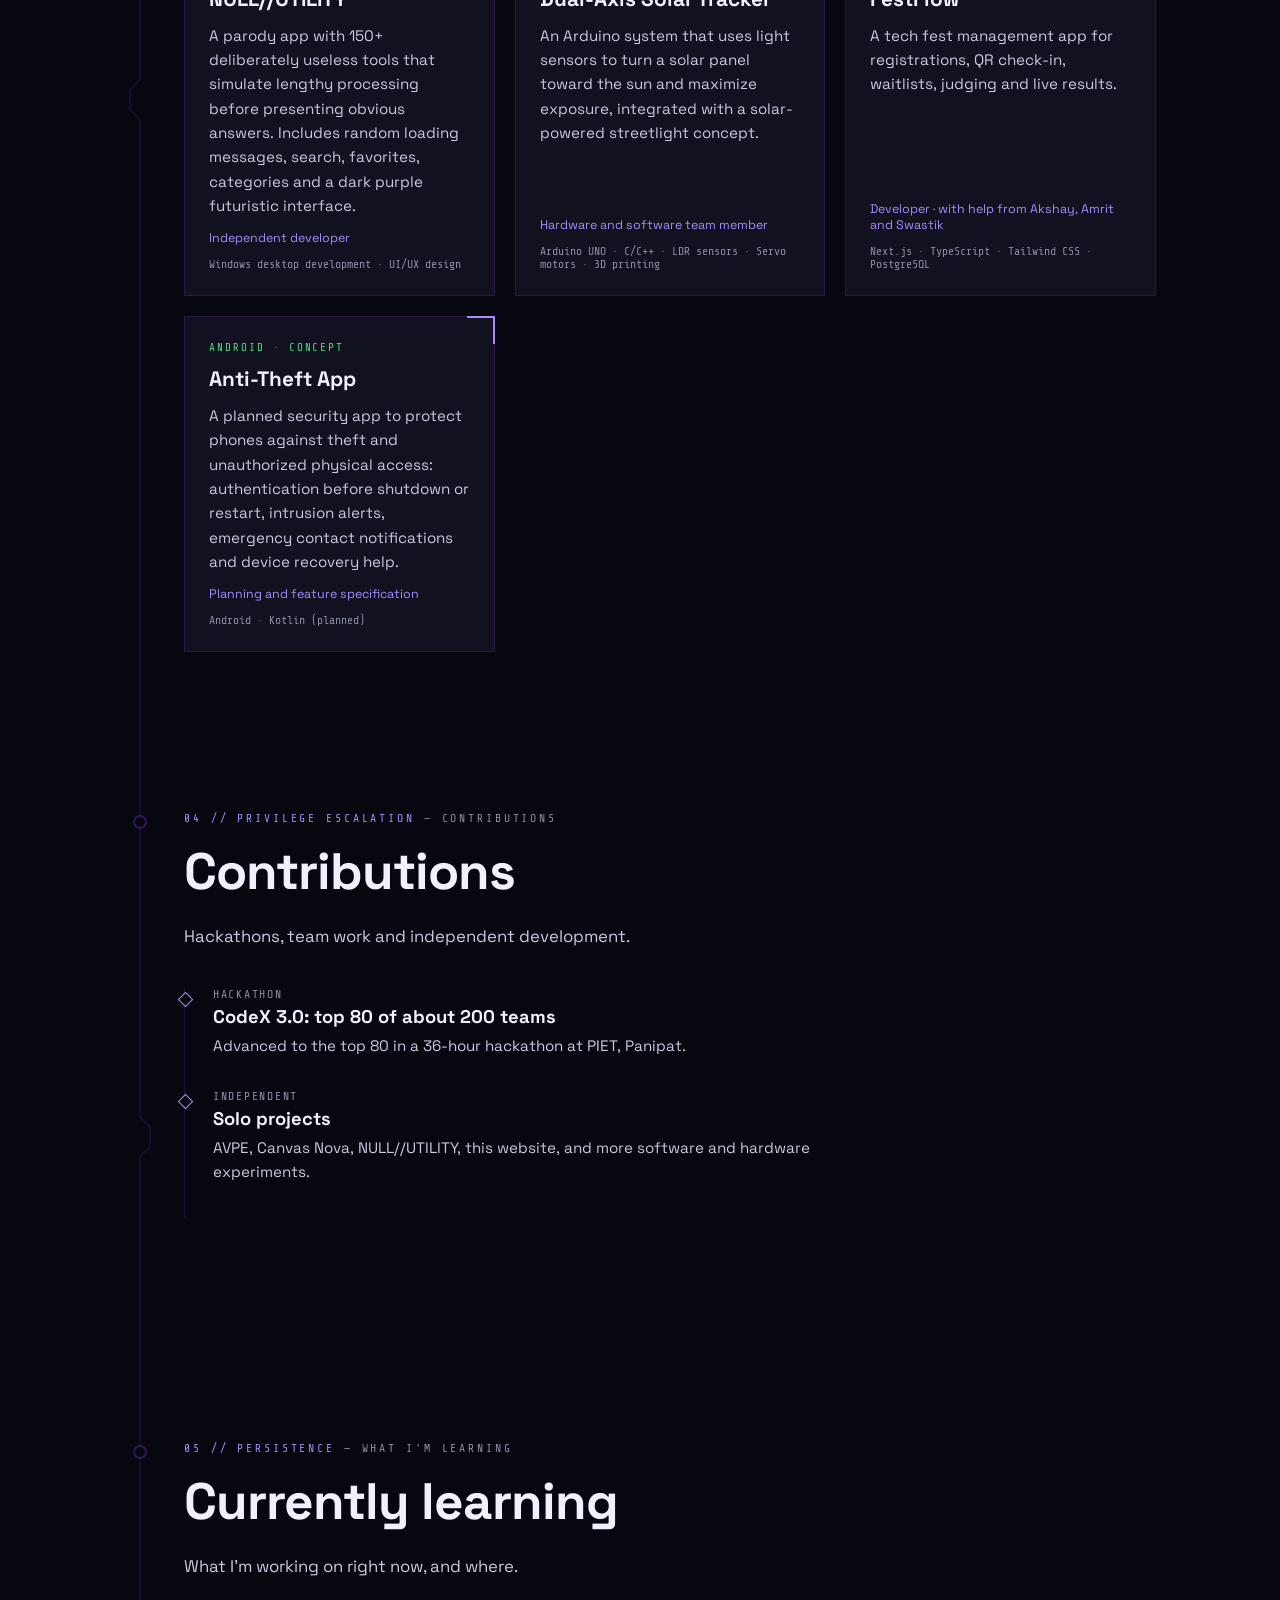
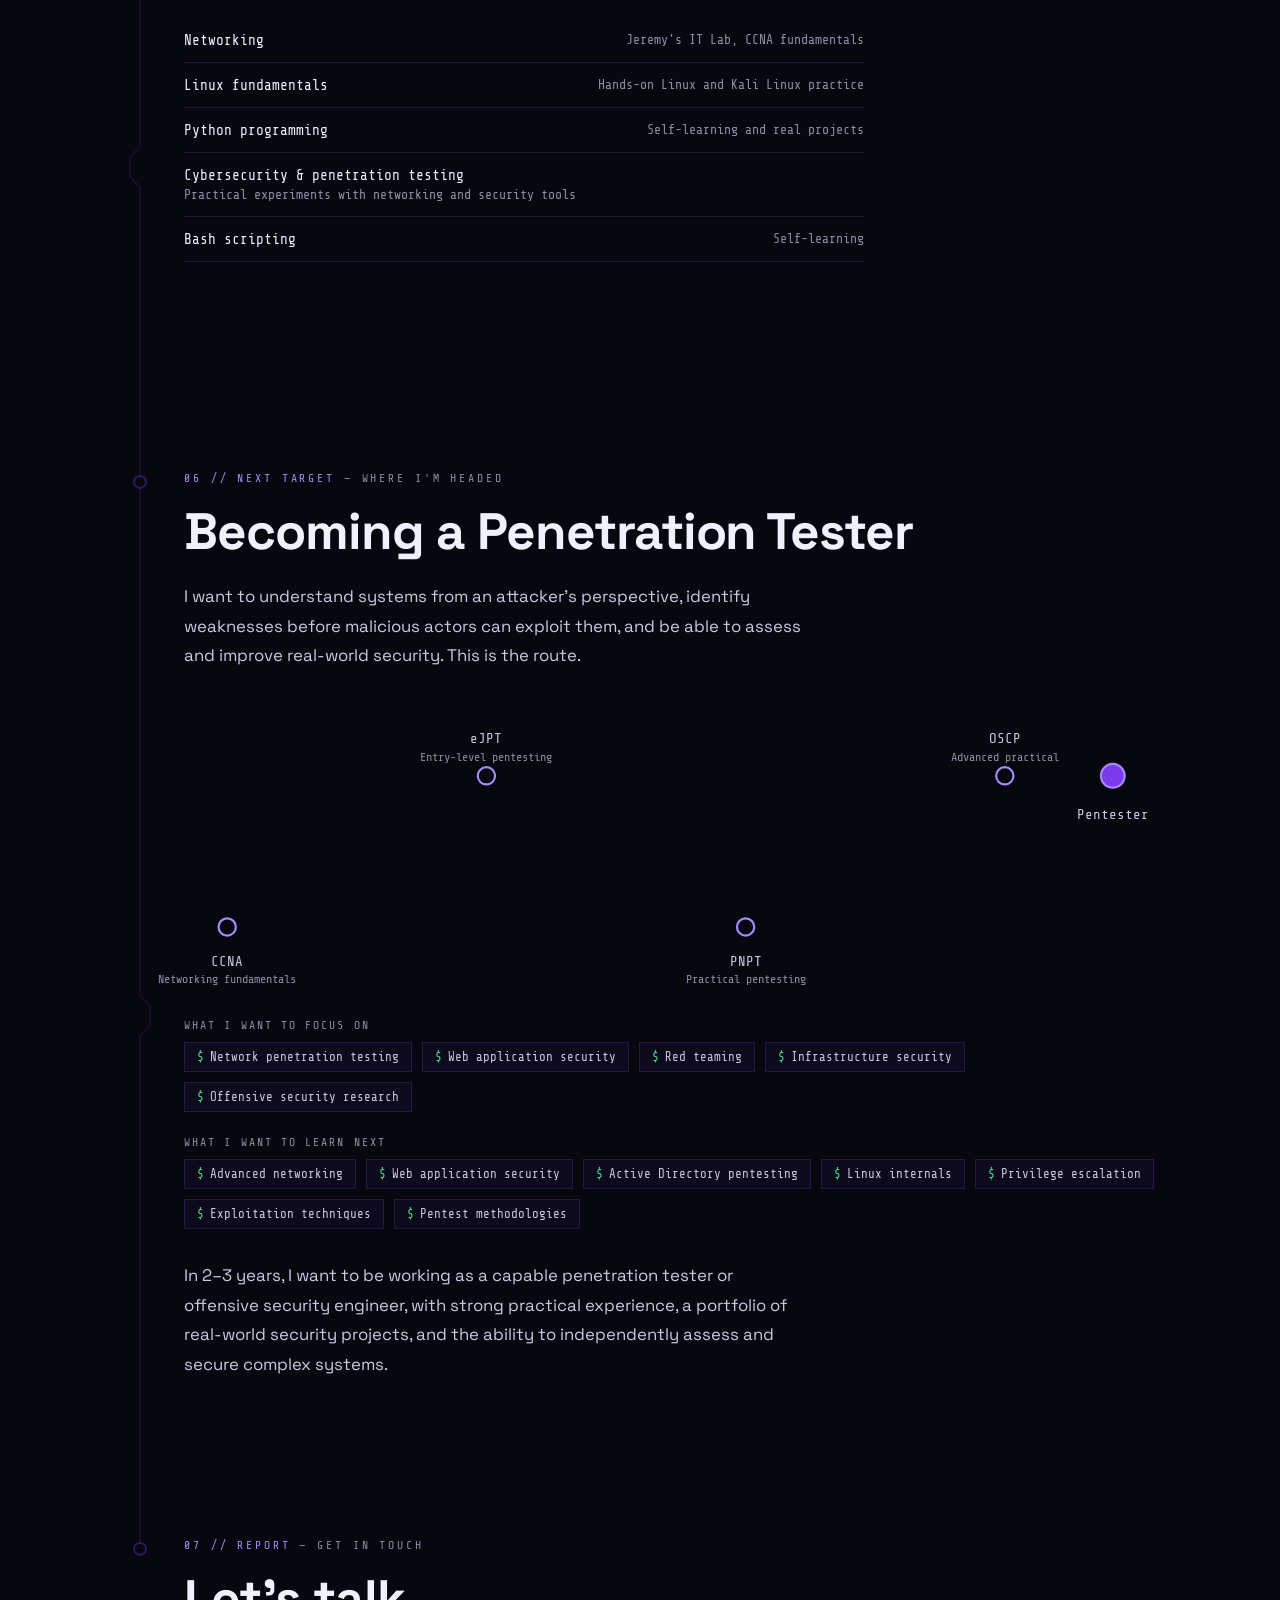
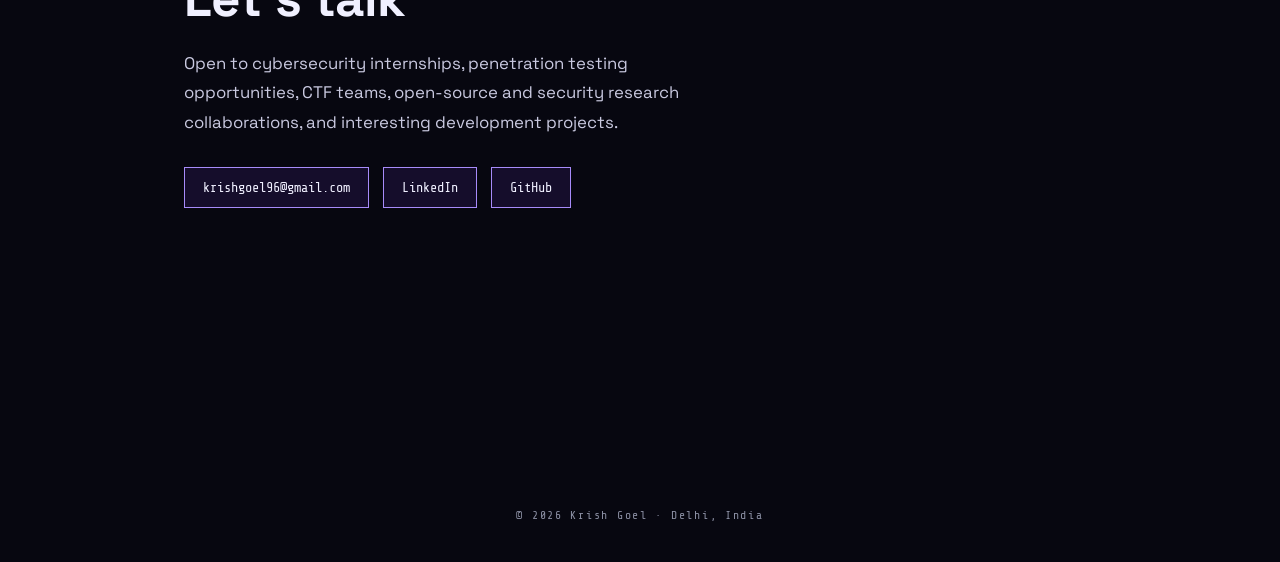
==== commit 733bf498: "Add real portfolio content - Fill the journey's spoiler cards and every dashboard section:   about, " ====
--- a/dashboard.html
+++ b/dashboard.html
@@ -267,6 +267,16 @@
     html{ scroll-behavior:auto; }
     .reveal{ opacity:1; transform:none; transition:none; }
   }
+
+  /* grouped skills + learning list */
+  .skill-group{ margin-top: 24px; }
+  .skill-group h3{ font-family: var(--mono); font-size: 0.72rem; font-weight: normal; letter-spacing: 0.18em; text-transform: uppercase; color: var(--muted); }
+  .skill-group .chips{ margin-top: 10px; }
+  .chip small{ color: var(--muted); font-size: 0.68rem; margin-left: 8px; }
+  .learn{ list-style: none; margin-top: 36px; max-width: 680px; }
+  .learn li{ display: flex; flex-wrap: wrap; justify-content: space-between; gap: 4px 20px; padding: 14px 0; border-bottom: 1px solid var(--line); font-size: 0.9rem; color: var(--white); }
+  .learn li span{ color: var(--muted); font-size: 0.82rem; }
+  .card .role{ font-size: 0.78rem; color: var(--purple-light); }
 </style>
 </head>
 <body>
@@ -289,7 +299,6 @@
 <!-- ===================== MAIN ===================== -->
 <!--
   HOW TO EDIT
-  Anything with class="ph" or in [square brackets] is placeholder text, so replace it with your own.
   To add a project / contribution / skill, copy one existing block and change the text.
 -->
 <main id="main">
@@ -314,8 +323,8 @@
       <div>
         <div class="prompt">guest@krishgoel.dev<span>:~$</span> whoami</div>
         <h1>Krish Goel</h1>
-        <p class="role">Aspiring <strong>Penetration Tester</strong> · <span class="ph">[student at your college / school]</span></p>
-        <p class="lead" style="margin-top:18px">I break things (legally) to learn how to make them safer. This page follows the path of a pentest: scroll down to run it.</p>
+        <p class="role">Aspiring <strong>Penetration Tester</strong> · B.Tech CSE (Cybersecurity), SRM University Delhi-NCR</p>
+        <p class="lead" style="margin-top:18px">Curiosity got me into computers. Breaking things (ethically) made me stay. This page follows the path of a pentest: scroll down to run it.</p>
       </div>
     </section>
 
@@ -325,8 +334,9 @@
         <div class="reveal">
           <div class="phase">01 // recon <b>— about me</b></div>
           <h2>Who I am</h2>
-          <p class="lead"><span class="ph">[2–3 sentences about you: where you study, what got you into computers and security, what you enjoy building or breaking.]</span></p>
-          <p class="lead" style="margin-top:14px"><span class="ph">[One line about what you do day to day, e.g. "I spend most evenings on TryHackMe rooms and building small tools in Python."]</span></p>
+          <p class="lead">I'm Krish, a second-year B.Tech Computer Science student specializing in Cybersecurity at SRM University, Delhi-NCR (Sonipat), based in Delhi, India.</p>
+          <p class="lead" style="margin-top:14px">My curiosity about computers gradually grew into wanting to understand how systems work, how networks communicate and how vulnerabilities get exploited. That led me to Linux, networking, ethical hacking and cybersecurity.</p>
+          <p class="lead" style="margin-top:14px">Day to day, I explore security concepts, experiment with Linux and networking tools, build software, automate workflows, and keep learning about vulnerabilities and penetration testing.</p>
         </div>
         <!-- radar -->
         <svg class="art" viewBox="0 0 300 300" data-draw>
@@ -352,17 +362,54 @@
         <div class="reveal">
           <div class="phase">02 // enumeration <b>— what I do</b></div>
           <h2>Skills &amp; tools</h2>
-          <p class="lead"><span class="ph">[One sentence on the kind of work you do.]</span></p>
-          <div class="chips">
-            <!-- copy a chip to add more -->
-            <span class="chip"><i>$</i>[Linux]</span>
-            <span class="chip"><i>$</i>[Python]</span>
-            <span class="chip"><i>$</i>[Networking]</span>
-            <span class="chip"><i>$</i>[Nmap]</span>
-            <span class="chip"><i>$</i>[Burp Suite]</span>
-            <span class="chip"><i>$</i>[Wireshark]</span>
-            <span class="chip"><i>$</i>[HTML / CSS / JS]</span>
-            <span class="chip"><i>$</i>[Git]</span>
+          <p class="lead">Security tooling, networks, software and hardware, with an honest label on how far along I am with each.</p>
+          <div class="skill-group">
+            <h3>Languages</h3>
+            <div class="chips">
+              <span class="chip"><i>$</i>Python<small>fundamentals</small></span>
+              <span class="chip"><i>$</i>C<small>learning</small></span>
+              <span class="chip"><i>$</i>Kotlin<small>project experience</small></span>
+              <span class="chip"><i>$</i>JavaScript<small>exploring</small></span>
+              <span class="chip"><i>$</i>Bash<small>learning</small></span>
+              <span class="chip"><i>$</i>SQL<small>fundamentals</small></span>
+            </div>
+          </div>
+          <div class="skill-group">
+            <h3>Security tools</h3>
+            <div class="chips">
+              <span class="chip"><i>$</i>Nmap<small>learning</small></span>
+              <span class="chip"><i>$</i>Wireshark<small>learning</small></span>
+              <span class="chip"><i>$</i>Metasploit<small>exploring</small></span>
+              <span class="chip"><i>$</i>Bettercap<small>learning</small></span>
+              <span class="chip"><i>$</i>Aircrack-ng<small>learning</small></span>
+            </div>
+          </div>
+          <div class="skill-group">
+            <h3>OS &amp; platforms</h3>
+            <div class="chips">
+              <span class="chip"><i>$</i>Kali Linux<small>hands-on</small></span>
+              <span class="chip"><i>$</i>Parrot OS<small>hands-on</small></span>
+              <span class="chip"><i>$</i>Windows 11<small>comfortable</small></span>
+              <span class="chip"><i>$</i>Linux<small>learning</small></span>
+              <span class="chip"><i>$</i>Android<small>app development</small></span>
+            </div>
+          </div>
+          <div class="skill-group">
+            <h3>Tools &amp; hardware</h3>
+            <div class="chips">
+              <span class="chip"><i>$</i>Git &amp; GitHub</span>
+              <span class="chip"><i>$</i>Android Studio</span>
+              <span class="chip"><i>$</i>Jetpack Compose</span>
+              <span class="chip"><i>$</i>Arduino</span>
+              <span class="chip"><i>$</i>Raspberry Pi</span>
+              <span class="chip"><i>$</i>ESP32</span>
+              <span class="chip"><i>$</i>Cisco Packet Tracer</span>
+              <span class="chip"><i>$</i>MySQL</span>
+              <span class="chip"><i>$</i>Tailscale</span>
+              <span class="chip"><i>$</i>Oracle Cloud</span>
+              <span class="chip"><i>$</i>PyQt5 / PySide6</span>
+              <span class="chip"><i>$</i>AI APIs &amp; integrations</span>
+            </div>
           </div>
         </div>
         <!-- terminal scan -->
@@ -387,34 +434,66 @@
     <section id="projects" data-node>
       <div class="reveal">
         <div class="phase">03 // exploitation <b>— projects</b></div>
-        <h2>Things I've built</h2>
-        <p class="lead">Projects, tools and write-ups I'm proud of.</p>
+        <h2>Things I build</h2>
+        <p class="lead">Security platforms, apps and hardware, finished and in progress.</p>
       </div>
       <div class="cards">
         <!-- ===== copy this whole <article> block to add a project ===== -->
         <article class="card reveal">
           <svg class="corner" viewBox="0 0 28 28"><path d="M0 1 H27 V28" fill="none" stroke="#a78bfa" stroke-width="2"/></svg>
-          <div class="tag">[TOOL]</div>
-          <h3>[Project name]</h3>
-          <p>[What it does and why you built it, in one or two sentences.]</p>
-          <div class="stack">[Python · Scapy · Linux]</div>
-          <div class="links"><a href="#">github &rarr;</a><a href="#">live &rarr;</a></div>
+          <div class="tag">CYBERSECURITY · IN DEVELOPMENT</div>
+          <h3>AVPE</h3>
+          <p>Autonomous Vulnerability Prioritization Engine: an AI-powered platform that discovers vulnerabilities, analyzes security risks, prioritizes threats and helps organizations make informed security investment decisions.</p>
+          <div class="role">Creator · personal project</div>
+          <div class="stack">Python · AI/ML · Security frameworks · Vulnerability intelligence · Networking · Risk analysis</div>
         </article>
         <article class="card reveal">
           <svg class="corner" viewBox="0 0 28 28"><path d="M0 1 H27 V28" fill="none" stroke="#a78bfa" stroke-width="2"/></svg>
-          <div class="tag">[WEB]</div>
-          <h3>[Project name]</h3>
-          <p>[What it does and why you built it, in one or two sentences.]</p>
-          <div class="stack">[React · FastAPI]</div>
-          <div class="links"><a href="#">github &rarr;</a></div>
+          <div class="tag">COMPUTER VISION · TESTED</div>
+          <h3>AI CCTV Video Attendance</h3>
+          <p>Automates student attendance from CCTV footage using computer vision. Developed and tested over about two months through multiple project rounds.</p>
+          <div class="role">Lead backend developer · Team NullXByte</div>
+          <div class="stack">AI · Computer vision · Video processing</div>
         </article>
         <article class="card reveal">
           <svg class="corner" viewBox="0 0 28 28"><path d="M0 1 H27 V28" fill="none" stroke="#a78bfa" stroke-width="2"/></svg>
-          <div class="tag">[CTF WRITE-UP]</div>
-          <h3>[Room / box name]</h3>
-          <p>[How you solved it, and what you learned from it.]</p>
-          <div class="stack">[TryHackMe · Web · PrivEsc]</div>
-          <div class="links"><a href="#">read &rarr;</a></div>
+          <div class="tag">ANDROID · IN DEVELOPMENT</div>
+          <h3>Canvas Nova</h3>
+          <p>A wallpaper app that brings together Wallhaven, Reddit and NASA's Astronomy Picture of the Day, with Unsplash, Pexels and Pixabay planned. A cache-first design using WorkManager is planned to improve network efficiency and battery use.</p>
+          <div class="role">Independent developer</div>
+          <div class="stack">Kotlin · Jetpack Compose · Android Studio · REST APIs</div>
+        </article>
+        <article class="card reveal">
+          <svg class="corner" viewBox="0 0 28 28"><path d="M0 1 H27 V28" fill="none" stroke="#a78bfa" stroke-width="2"/></svg>
+          <div class="tag">WINDOWS · IN DEVELOPMENT</div>
+          <h3>NULL//UTILITY</h3>
+          <p>A parody app with 150+ deliberately useless tools that simulate lengthy processing before presenting obvious answers. Includes random loading messages, search, favorites, categories and a dark purple futuristic interface.</p>
+          <div class="role">Independent developer</div>
+          <div class="stack">Windows desktop development · UI/UX design</div>
+        </article>
+        <article class="card reveal">
+          <svg class="corner" viewBox="0 0 28 28"><path d="M0 1 H27 V28" fill="none" stroke="#a78bfa" stroke-width="2"/></svg>
+          <div class="tag">HARDWARE · PROTOTYPE</div>
+          <h3>Dual-Axis Solar Tracker</h3>
+          <p>An Arduino system that uses light sensors to turn a solar panel toward the sun and maximize exposure, integrated with a solar-powered streetlight concept.</p>
+          <div class="role">Hardware and software team member</div>
+          <div class="stack">Arduino UNO · C/C++ · LDR sensors · Servo motors · 3D printing</div>
+        </article>
+        <article class="card reveal">
+          <svg class="corner" viewBox="0 0 28 28"><path d="M0 1 H27 V28" fill="none" stroke="#a78bfa" stroke-width="2"/></svg>
+          <div class="tag">WEB APP · HACKATHON</div>
+          <h3>FestFlow</h3>
+          <p>A tech fest management app for registrations, QR check-in, waitlists, judging and live results.</p>
+          <div class="role">Developer · with help from Akshay, Amrit and Swastik</div>
+          <div class="stack">Next.js · TypeScript · Tailwind CSS · PostgreSQL</div>
+        </article>
+        <article class="card reveal">
+          <svg class="corner" viewBox="0 0 28 28"><path d="M0 1 H27 V28" fill="none" stroke="#a78bfa" stroke-width="2"/></svg>
+          <div class="tag">ANDROID · CONCEPT</div>
+          <h3>Anti-Theft App</h3>
+          <p>A planned security app to protect phones against theft and unauthorized physical access: authentication before shutdown or restart, intrusion alerts, emergency contact notifications and device recovery help.</p>
+          <div class="role">Planning and feature specification</div>
+          <div class="stack">Android · Kotlin (planned)</div>
         </article>
       </div>
     </section>
@@ -424,24 +503,19 @@
       <div class="reveal">
         <div class="phase">04 // privilege escalation <b>— contributions</b></div>
         <h2>Contributions</h2>
-        <p class="lead">Hackathons, open source, clubs, and team work.</p>
+        <p class="lead">Hackathons, team work and independent development.</p>
       </div>
       <ul class="timeline">
         <!-- copy an <li> to add more -->
         <li class="reveal">
-          <div class="when">[2026]</div>
-          <h3>[Hackathon / event name]</h3>
-          <p>[What you built or did, and your role on the team.]</p>
+          <div class="when">HACKATHON</div>
+          <h3>CodeX 3.0: top 80 of about 200 teams</h3>
+          <p>Advanced to the top 80 in a 36-hour hackathon at PIET, Panipat.</p>
         </li>
         <li class="reveal">
-          <div class="when">[2026]</div>
-          <h3>[Open-source repo you contributed to]</h3>
-          <p>[What your PR or issue fixed.]</p>
-        </li>
-        <li class="reveal">
-          <div class="when">[2025]</div>
-          <h3>[Club / community / CTF team]</h3>
-          <p>[What you do there.]</p>
+          <div class="when">INDEPENDENT</div>
+          <h3>Solo projects</h3>
+          <p>AVPE, Canvas Nova, NULL//UTILITY, this website, and more software and hardware experiments.</p>
         </li>
       </ul>
     </section>
@@ -451,28 +525,16 @@
       <div class="reveal">
         <div class="phase">05 // persistence <b>— what I'm learning</b></div>
         <h2>Currently learning</h2>
-        <p class="lead">What I'm working on right now. The bars fill as you scroll; set each <code>data-value</code> (0–100) to how far along you are.</p>
-      </div>
-      <div class="bars">
-        <!-- copy a .bar-item to add more -->
-        <div class="bar-item reveal">
-          <div class="bar-head"><span>[Linux fundamentals]</span><span>[TryHackMe]</span></div>
-          <div class="bar" data-value="70"><svg viewBox="0 0 100 2" preserveAspectRatio="none"><rect class="bg" width="100" height="2"/><rect class="fg" width="0" height="2"/></svg></div>
-        </div>
-        <div class="bar-item reveal">
-          <div class="bar-head"><span>[Networking (TCP/IP, subnetting)]</span><span>[course]</span></div>
-          <div class="bar" data-value="50"><svg viewBox="0 0 100 2" preserveAspectRatio="none"><rect class="bg" width="100" height="2"/><rect class="fg" width="0" height="2"/></svg></div>
-        </div>
-        <div class="bar-item reveal">
-          <div class="bar-head"><span>[Web app security (OWASP Top 10)]</span><span>[PortSwigger Academy]</span></div>
-          <div class="bar" data-value="30"><svg viewBox="0 0 100 2" preserveAspectRatio="none"><rect class="bg" width="100" height="2"/><rect class="fg" width="0" height="2"/></svg></div>
-        </div>
-        <div class="bar-item reveal">
-          <div class="bar-head"><span>[Python for security tooling]</span><span>[self-study]</span></div>
-          <div class="bar" data-value="40"><svg viewBox="0 0 100 2" preserveAspectRatio="none"><rect class="bg" width="100" height="2"/><rect class="fg" width="0" height="2"/></svg></div>
-        </div>
-      </div>
-      <svg width="0" height="0" style="position:absolute"><defs><linearGradient id="barGrad" x1="0" x2="1"><stop offset="0" stop-color="#7c3aed"/><stop offset="1" stop-color="#a78bfa"/></linearGradient></defs></svg>
+        <p class="lead">What I'm working on right now, and where.</p>
+      </div>
+      <ul class="learn">
+        <!-- copy an <li> to add more -->
+        <li class="reveal">Networking<span>Jeremy's IT Lab, CCNA fundamentals</span></li>
+        <li class="reveal">Linux fundamentals<span>Hands-on Linux and Kali Linux practice</span></li>
+        <li class="reveal">Python programming<span>Self-learning and real projects</span></li>
+        <li class="reveal">Cybersecurity &amp; penetration testing<span>Practical experiments with networking and security tools</span></li>
+        <li class="reveal">Bash scripting<span>Self-learning</span></li>
+      </ul>
     </section>
 
     <!-- ===== 06 GOAL / NEXT TARGET ===== -->
@@ -480,7 +542,7 @@
       <div class="reveal">
         <div class="phase">06 // next target <b>— where I'm headed</b></div>
         <h2>Becoming a Penetration Tester</h2>
-        <p class="lead">The route I'm following. <span class="ph">[Edit the stops to match your own plan.]</span></p>
+        <p class="lead">I want to understand systems from an attacker's perspective, identify weaknesses before malicious actors can exploit them, and be able to assess and improve real-world security. This is the route.</p>
       </div>
 
       <!-- desktop roadmap -->
@@ -492,27 +554,33 @@
         <circle class="stop" cx="520" cy="200" r="8"/>
         <circle class="stop" cx="760" cy="60" r="8"/>
         <circle class="stop goal" cx="860" cy="60" r="11"/>
-        <text x="40" y="236" text-anchor="middle">Foundations</text>
-        <text x="40" y="252" text-anchor="middle" class="sub">[Linux · networking]</text>
-        <text x="280" y="30" text-anchor="middle">Web security</text>
-        <text x="280" y="46" text-anchor="middle" class="sub">[OWASP · Burp]</text>
-        <text x="520" y="236" text-anchor="middle">CTFs &amp; labs</text>
-        <text x="520" y="252" text-anchor="middle" class="sub">[HTB · THM]</text>
-        <text x="760" y="30" text-anchor="middle">Certifications</text>
-        <text x="760" y="46" text-anchor="middle" class="sub">[eJPT → OSCP]</text>
+        <text x="40" y="236" text-anchor="middle">CCNA</text>
+        <text x="40" y="252" text-anchor="middle" class="sub">Networking fundamentals</text>
+        <text x="280" y="30" text-anchor="middle">eJPT</text>
+        <text x="280" y="46" text-anchor="middle" class="sub">Entry-level pentesting</text>
+        <text x="520" y="236" text-anchor="middle">PNPT</text>
+        <text x="520" y="252" text-anchor="middle" class="sub">Practical pentesting</text>
+        <text x="760" y="30" text-anchor="middle">OSCP</text>
+        <text x="760" y="46" text-anchor="middle" class="sub">Advanced practical</text>
         <text x="860" y="100" text-anchor="middle" fill="#a78bfa">Pentester</text>
       </svg>
 
       <!-- mobile roadmap -->
       <ul class="timeline roadmap-mobile">
-        <li class="reveal"><div class="when">STOP 1</div><h3>Foundations</h3><p>[Linux · networking]</p></li>
-        <li class="reveal"><div class="when">STOP 2</div><h3>Web security</h3><p>[OWASP · Burp]</p></li>
-        <li class="reveal"><div class="when">STOP 3</div><h3>CTFs &amp; labs</h3><p>[HTB · THM]</p></li>
-        <li class="reveal"><div class="when">STOP 4</div><h3>Certifications</h3><p>[eJPT → OSCP]</p></li>
+        <li class="reveal"><div class="when">STOP 1</div><h3>CCNA</h3><p>Networking fundamentals</p></li>
+        <li class="reveal"><div class="when">STOP 2</div><h3>eJPT</h3><p>Entry-level penetration testing</p></li>
+        <li class="reveal"><div class="when">STOP 3</div><h3>PNPT</h3><p>Practical penetration testing</p></li>
+        <li class="reveal"><div class="when">STOP 4</div><h3>OSCP</h3><p>Advanced practical penetration testing</p></li>
         <li class="reveal"><div class="when">TARGET</div><h3>Penetration Tester</h3></li>
       </ul>
 
-      <p class="lead reveal" style="margin-top:32px"><span class="ph">[A few lines on what you want to learn next and why pentesting: what kind of pentester you want to become (web, network, red team…).]</span></p>
+      <div class="skill-group reveal"><h3>What I want to focus on</h3>
+        <div class="chips reveal"><span class="chip"><i>$</i>Network penetration testing</span><span class="chip"><i>$</i>Web application security</span><span class="chip"><i>$</i>Red teaming</span><span class="chip"><i>$</i>Infrastructure security</span><span class="chip"><i>$</i>Offensive security research</span></div>
+      </div>
+      <div class="skill-group reveal"><h3>What I want to learn next</h3>
+        <div class="chips reveal"><span class="chip"><i>$</i>Advanced networking</span><span class="chip"><i>$</i>Web application security</span><span class="chip"><i>$</i>Active Directory pentesting</span><span class="chip"><i>$</i>Linux internals</span><span class="chip"><i>$</i>Privilege escalation</span><span class="chip"><i>$</i>Exploitation techniques</span><span class="chip"><i>$</i>Pentest methodologies</span></div>
+      </div>
+      <p class="lead reveal" style="margin-top:32px">In 2–3 years, I want to be working as a capable penetration tester or offensive security engineer, with strong practical experience, a portfolio of real-world security projects, and the ability to independently assess and secure complex systems.</p>
     </section>
 
     <!-- ===== 07 CONTACT / REPORT ===== -->
@@ -521,12 +589,11 @@
         <div class="reveal">
           <div class="phase">07 // report <b>— get in touch</b></div>
           <h2>Let's talk</h2>
-          <p class="lead">Open to internships, CTF teams and collaborations.</p>
+          <p class="lead">Open to cybersecurity internships, penetration testing opportunities, CTF teams, open-source and security research collaborations, and interesting development projects.</p>
           <div class="contact-links">
+            <a class="btn" href="mailto:krishgoel96@gmail.com">krishgoel96@gmail.com</a>
+            <a class="btn" href="https://www.linkedin.com/in/krishgoel96/">LinkedIn</a>
             <a class="btn" href="https://github.com/notKrish96">GitHub</a>
-            <a class="btn" href="#">[LinkedIn]</a>
-            <a class="btn" href="#">[TryHackMe / HTB]</a>
-            <a class="btn" href="#">[email]</a>
           </div>
         </div>
         <!-- padlock -->
@@ -540,7 +607,7 @@
     </section>
 
   </div>
-  <footer>© <span id="year"></span> Krish Goel · built by hand, hosted on GitHub Pages</footer>
+  <footer>© <span id="year"></span> Krish Goel · Delhi, India</footer>
 </main>
 
 <script>
